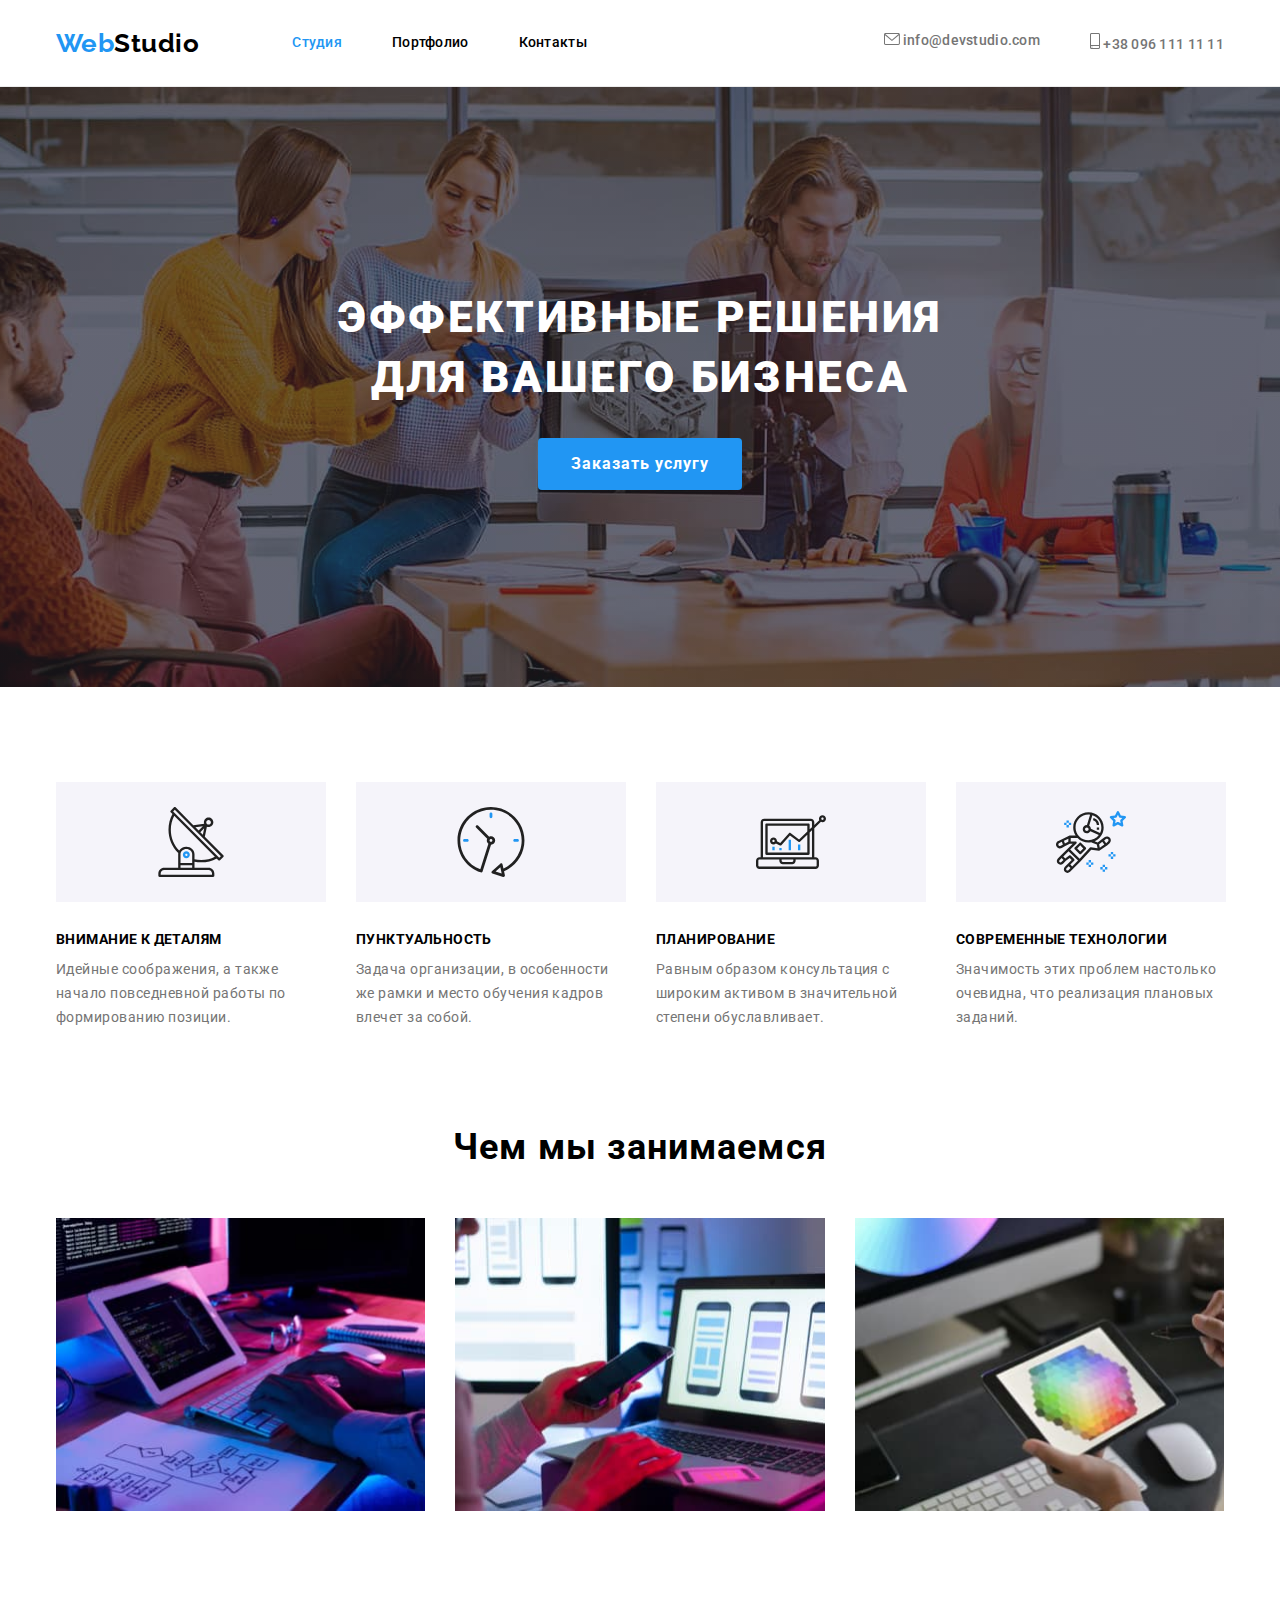
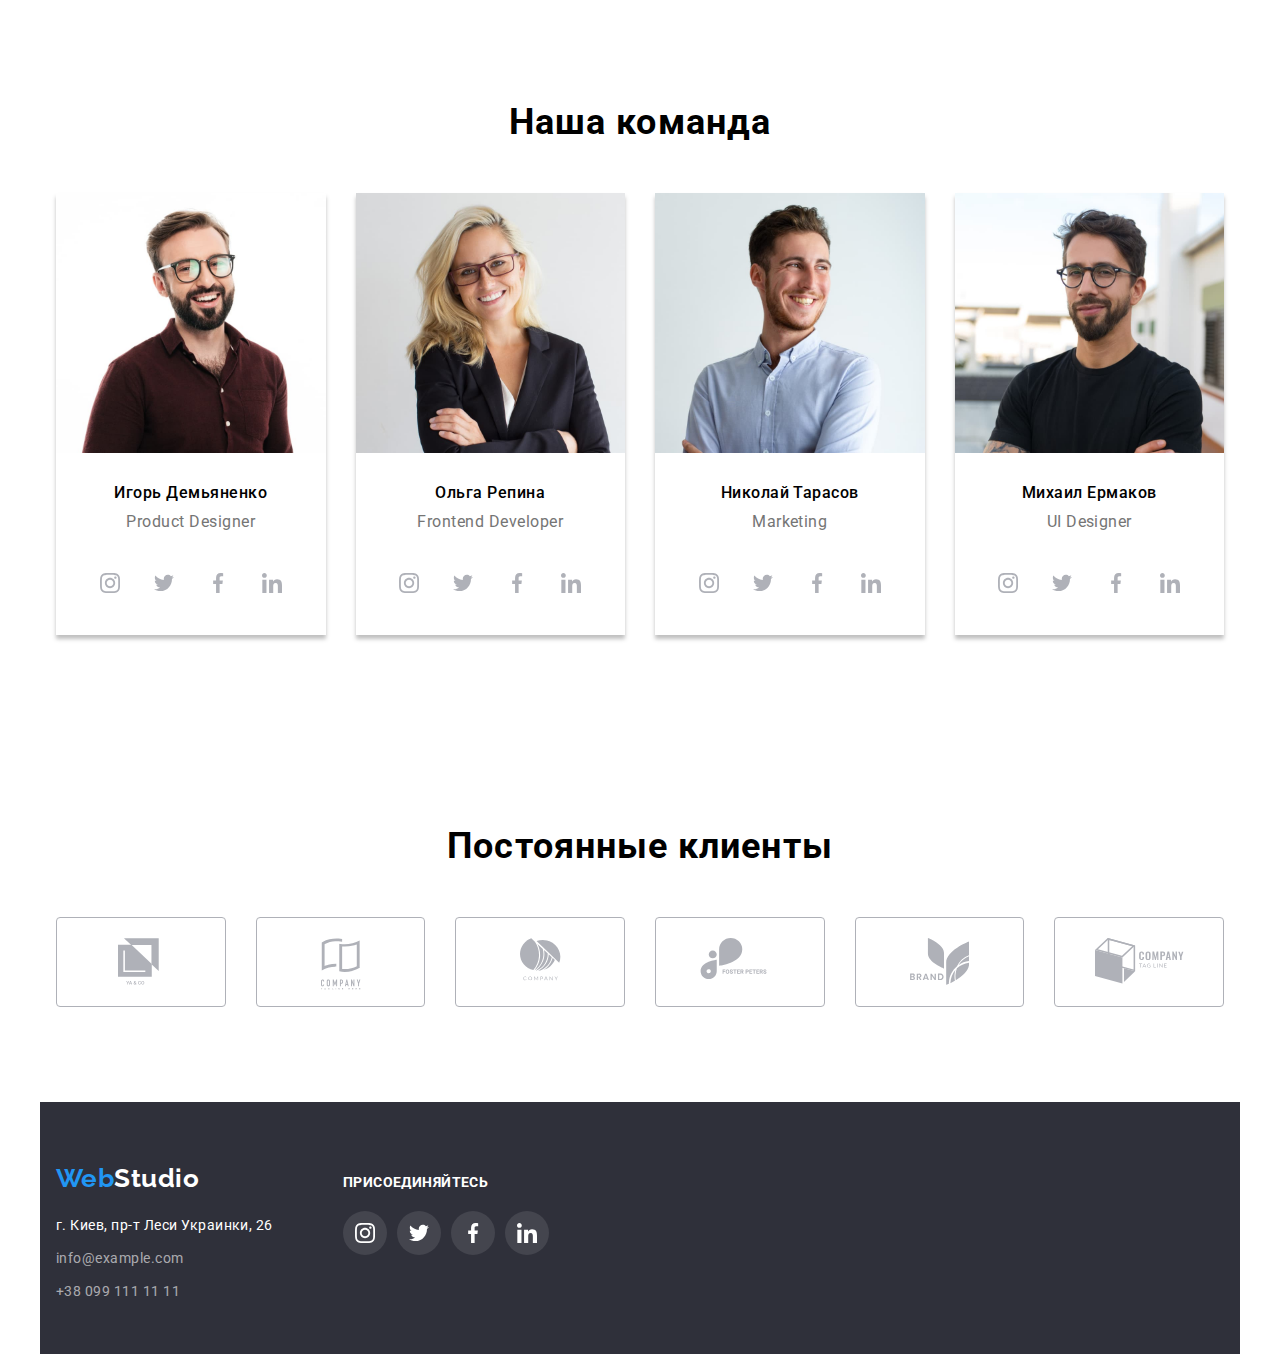
==== index.html @ a8fc3cc6 "commit-1" ====
<!DOCTYPE html>
<html lang="ru">
<head>
    <meta charset="UTF-8">
    <meta name="viewport" content="width=device-width, initial-scale=1.0">
    <title>goit-markup-hw-04</title>
    <link rel="stylesheet" href="./css/modern-normalize.css" />
    <link rel="preconnect" href="https://fonts.gstatic.com">
    <link
        href="https://fonts.googleapis.com/css2?family=Raleway:wght@400;700&family=Roboto:wght@400;500;700;900&display=swap"
        rel="stylesheet">
    <link rel="stylesheet" href="./css/common.css" />
    <link rel="stylesheet" href="./css/styles.css" />
</head>
<body>
    <header class="header">
        <div class="container">
            <nav class="main-nav">
                <a href="#" class="logo">Web<Span class="logo-header">Studio</span></a>
                <ul class="site-nav list">
                    <li class="item-nav">
                        <a href="#studio" class="link current">Студия</a>
                    </li>
                    <li class="item-nav">
                        <a href="./portfolio.html" class="link">Портфолио</a>
                    </li>
                    <li class="item-nav">
                        <a href="#kontakts" class="link">Контакты</a>
                    </li>
                </ul>
                <ul class="auth-nav list">
                    <li class="item-nav">
                        <a href="mailto:info@devstudio.com" class="link-nav">
                            <svg class="header-icon" width="16" height="12">
                                <use href="./images/icons.svg/symbol-defs.svg#icon-envelope"></use>
                            </svg>
                            info@devstudio.com</a>
                    </li>
                    <li class="item-nav">
                        <a href="tel:+380961111111" class="link-nav">
                            <svg class="header-icon" width="10" height="16">
                                <use href="./images/icons.svg/symbol-defs.svg#icon-smartphone"></use>
                            </svg>
                            +38 096 111 11 11</a>
                    </li>
                </ul>
            </nav>
        </div>
    </header>
    <main>
        <section class="hero">
            <div class="container">
                <h1 class="title">Эффективные решения <br /> для вашего бизнеса</h1>
                <button type="button" class="title-button">Заказать услугу</button>
            </div>
        </section>
        <section class="section-main">
            <div class="container">
                <ul class="list">
                    <li class="fora icon-radar">
                        <div class="icon">
                            <svg class="social-icon" width="70" height="70">
                            <use href="./images/icons.svg/symbol-defs.svg#icon-antenna-1"></use>
                            </svg>
                        </div>
                        <h3 class="small-title">Внимание к деталям</h3>
                        <p class="best">Идейные соображения, а также начало повседневной работы по формированию позиции.</p>
                    </li>
                    <li class="fora icon-clock">
                        <div class="icon">
                            <svg class="social-icon" width="70" height="70">
                                <use href="./images/icons.svg/symbol-defs.svg#icon-clock-1"></use>
                            </svg>
                        </div>
                        <h3 class="small-title">Пунктуальность</h3>
                        <p class="best">Задача организации, в особенности же рамки и место обучения кадров влечет за собой.</p>
                    </li>
                    <li class="fora icon-monitor">
                        <div class="icon">
                            <svg class="social-icon" width="70" height="70">
                                <use href="./images/icons.svg/symbol-defs.svg#icon-diagram-1"></use>
                            </svg>
                        </div>
                        <h3 class="small-title">Планирование</h3>
                        <p class="best">Равным образом консультация с широким активом в значительной степени обуславливает.</p>
                    </li>
                    <li class="fora icon-cosmic">
                        <div class="icon">
                            <svg class="social-icon" width="70" height="70">
                                <use href="./images/icons.svg/symbol-defs.svg#icon-astronaut-1"></use>
                            </svg>
                        </div>
                        <h3 class="small-title">Современные технологии</h3>
                        <p class="best">Значимость этих проблем настолько очевидна, что реализация плановых заданий.</p>
                    </li>
                </ul>
            </div>
        </section>
        <section class="center">
            <div class="container">
                <h2 id="studio" class="mide-title">Чем мы занимаемся</h2>
                <ul class="list studio">
                    <li class="picture">
                        <img src="images/1.jpg" alt="руки на клавиатуре" width="370">
                    </li>
                    <li class="picture">
                        <img src="images/2.jpg" alt="со смартфоном в руке" width="370">
                    </li>
                    <li class="picture">
                        <img src="images/3.jpg" alt="проект на планшете" width="370">
                    </li>
                </ul>
            </div>
        </section>
        <section class="team">
            <div class="container">
                <h2 class="mide-title">Наша команда</h2>
                <ul class="list our-team">
                    <li class="spets">
                        <img src="images/id.jpg" alt="Игорь Демьяненко" width="270">
                        <div class="vizitka">
                            <h3 class="name">Игорь Демьяненко</h3>
                            <p class="profil">Product Designer</p>
                        </div>
                        <ul class="list social-team">
                            <li class="social-item">
                                <a href="#" class="social-team">
                                    <svg class="social-icon" width="20" height="20">
                                        <use href="./images/icons.svg/symbol-defs.svg#icon-instagram-2"></use>
                                    </svg>
                                </a>
                            </li>
                            <li class="social-item">
                                <a href="#" class="social-team">
                                    <svg class="social-icon" width="20" height="20">
                                        <use href="./images/icons.svg/symbol-defs.svg#icon-twitter-1"></use>
                                    </svg>
                                </a>
                            </li>
                            <li class="social-item">
                                <a href="#" class="social-team">
                                    <svg class="social-icon" width="20" height="20">
                                        <use href="./images/icons.svg/symbol-defs.svg#icon-facebook-1"></use>
                                    </svg>
                                </a>
                            </li>
                            <li class="social-item">
                                <a href="#" class="social-team">
                                    <svg class="social-icon" width="20" height="20">
                                        <use href="./images/icons.svg/symbol-defs.svg#icon-linkedin-1"></use>
                                    </svg>
                                </a>
                            </li>
                        </ul>
                    </li>
                    <li class="spets">
                        <img src="images/or.jpg" alt="Ольга Репина" width="270">
                        <div class="vizitka">
                            <h3 class="name">Ольга Репина</h3>
                            <p class="profil">Frontend Developer</p>
                        </div>
                        <ul class="list social-team">
                            <li class="social-item">
                                <a href="#" class="social-team">
                                    <svg class="social-icon" width="20" height="20">
                                        <use href="./images/icons.svg/symbol-defs.svg#icon-instagram-2"></use>
                                    </svg>
                                </a>
                            </li>
                            <li class="social-item">
                                <a href="#" class="social-team">
                                    <svg class="social-icon" width="20" height="20">
                                        <use href="./images/icons.svg/symbol-defs.svg#icon-twitter-1"></use>
                                    </svg>
                                </a>
                            </li>
                            <li class="social-item">
                                <a href="#" class="social-team">
                                    <svg class="social-icon" width="20" height="20">
                                        <use href="./images/icons.svg/symbol-defs.svg#icon-facebook-1"></use>
                                    </svg>
                                </a>
                            </li>
                            <li class="social-item">
                                <a href="#" class="social-team">
                                    <svg class="social-icon" width="20" height="20">
                                        <use href="./images/icons.svg/symbol-defs.svg#icon-linkedin-1"></use>
                                    </svg>
                                </a>
                            </li>
                        </ul>
                    </li>
                    <li class="spets">
                        <img src="images/nt.jpg" alt="Николай Тарасов" width="270">
                        <div class="vizitka">
                            <h3 class="name">Николай Тарасов</h3>
                            <p class="profil">Marketing</p>
                        </div>
                        <ul class="list social-team">
                            <li class="social-item">
                                <a href="#" class="social-team">
                                    <svg class="social-icon" width="20" height="20">
                                        <use href="./images/icons.svg/symbol-defs.svg#icon-instagram-2"></use>
                                    </svg>
                                </a>
                            </li>
                            <li class="social-item">
                                <a href="#" class="social-team">
                                    <svg class="social-icon" width="20" height="20">
                                        <use href="./images/icons.svg/symbol-defs.svg#icon-twitter-1"></use>
                                    </svg>
                                </a>
                            </li>
                            <li class="social-item">
                                <a href="#" class="social-team">
                                    <svg class="social-icon" width="20" height="20">
                                        <use href="./images/icons.svg/symbol-defs.svg#icon-facebook-1"></use>
                                    </svg>
                                </a>
                            </li>
                            <li class="social-item">
                                <a href="#" class="social-team">
                                    <svg class="social-icon" width="20" height="20">
                                        <use href="./images/icons.svg/symbol-defs.svg#icon-linkedin-1"></use>
                                    </svg>
                                </a>
                            </li>
                        </ul>
                    </li>
                    <li class="spets">
                        <img src="images/me.jpg" alt="Михаил Ермаков" width="270">
                        <div class="vizitka">
                            <h3 class="name">Михаил Ермаков</h3>
                            <p class="profil">UI Designer</p>
                        </div>
                        <ul class="list social-team">
                            <li class="social-item">
                                <a href="#" class="social-team">
                                    <svg class="social-icon" width="20" height="20">
                                        <use href="./images/icons.svg/symbol-defs.svg#icon-instagram-2"></use>
                                    </svg>
                                </a>
                            </li>
                            <li class="social-item">
                                <a href="#" class="social-team">
                                    <svg class="social-icon" width="20" height="20">
                                        <use href="./images/icons.svg/symbol-defs.svg#icon-twitter-1"></use>
                                    </svg>
                                </a>
                            </li>
                            <li class="social-item">
                                <a href="#" class="social-team">
                                    <svg class="social-icon" width="20" height="20">
                                        <use href="./images/icons.svg/symbol-defs.svg#icon-facebook-1"></use>
                                    </svg>
                                </a>
                            </li>
                            <li class="social-item">
                                <a href="#" class="social-team">
                                    <svg class="social-icon" width="20" height="20">
                                        <use href="./images/icons.svg/symbol-defs.svg#icon-linkedin-1"></use>
                                    </svg>
                                </a>
                            </li>
                        </ul>
                    </li>
                </ul>
            </div>
        </section>
        <section class="constant-clients">
            <div class="container">
                <h2 class="title-clients">Постоянные клиенты</h2>
                <ul class="list clients">
                    <li class="company">
                        <a href="#" class="logocompany">
                            <svg class="logocompany-icon yaco" width="45" height="50">
                                <use href="./images/icons.svg/symbol-defs.svg#icon-logo-1"></use>
                            </svg>
                        </a>
                    </li>
                    <li class="company">
                        <a href="#" class="logocompany">
                            <svg class="logocompany-icon here" width="40" height="52">
                                <use href="./images/icons.svg/symbol-defs.svg#icon-logo-2"></use>
                            </svg>
                        </a>
                    </li>
                    <li class="company">
                        <a href="#" class="logocompany">
                            <svg class="logocompany-icon" width="41" height="43">
                                <use href="./images/icons.svg/symbol-defs.svg#icon-logo-3"></use>
                            </svg>
                        </a>
                    </li>
                    <li class="company">
                        <a href="#" class="logocompany foster">
                            <svg class="logocompany-icon" width="80" height="42">
                                <use href="./images/icons.svg/symbol-defs.svg#icon-logo-4"></use>
                            </svg>
                        </a>
                    </li>
                    <li class="company">
                        <a href="#" class="logocompany">
                            <svg class="logocompany-icon" width="59" height="47">
                                <use href="./images/icons.svg/symbol-defs.svg#icon-logo-5"></use>
                            </svg>
                        </a>
                    </li>
                    <li class="company">
                        <a href="#" class="logocompany">
                            <svg class="logocompany-icon" width="89" height="46">
                                <use href="./images/icons.svg/symbol-defs.svg#icon-logo-6"></use>
                            </svg>
                        </a>
                    </li>
                </ul>
            </div>
        </section>
    </main>
    <footer class="container down">
        <div class="atribut">
            <a href="#" class="logo">Web<Span class="logo-footer">Studio</span></a>
            <address class="contacts-links"> 
                <p id="kontakts"><a href="#" class="address">г. Киев, пр-т Леси Украинки, 26</a> </p>
                <ul class="list footer">
                    <li class="footer-mail">
                        <a href="mailto:info@example.com" class="kontakts-down">info@example.com</a>
                    </li>
                    <li class="footer-mail">
                        <a href="tel:+380991111111" class="kontakts-down">+38 099 111 11 11</a>
                    </li>
                </ul>
            </address>
        </div>
        <div class="social">
            <h3 class="provide">присоединяйтесь</h3>
            <ul class="list social-team">
                <li class="social-footer">
                    <a href="#" class="social-team">
                        <svg class="footer-icon" width="20" height="20">
                            <use href="./images/icons.svg/symbol-defs.svg#icon-instagram-2"></use>
                        </svg>
                    </a>
                </li>
                <li class="social-footer">
                    <a href="#" class="social-team">
                        <svg class="footer-icon" width="20" height="20">
                            <use href="./images/icons.svg/symbol-defs.svg#icon-twitter-1"></use>
                        </svg>
                    </a>
                </li>
                <li class="social-footer">
                    <a href="#" class="social-team">
                        <svg class="footer-icon" width="20" height="20">
                            <use href="./images/icons.svg/symbol-defs.svg#icon-facebook-1"></use>
                        </svg>
                    </a>
                </li>
                <li class="social-footer">
                    <a href="#" class="social-team">
                        <svg class="footer-icon" width="20" height="20">
                            <use href="./images/icons.svg/symbol-defs.svg#icon-linkedin-1"></use>
                        </svg>
                    </a>
                </li>
            </ul>
        </div>
    </footer>
</body>
</html>
---- css/common.css ----
html {
  box-sizing: border-box;
}

*,
*::before,
*::after {
  box-sizing: inherit;
}

* {
  margin: 0;
  padding: 0;
}

:root {
  --white-text: rgba(255, 255, 255, 1);
  --blue: rgba(33, 150, 243, 1);
  --grey-text: rgba(117, 117, 117, 1);
  --grey-light-background: rgba(245, 244, 250, 1);
  --grey-light-op60: rgba(255, 255, 255, 0.6);
  --black-background: rgba(47, 48, 58, 1);
  --grey-background: #f5f4fa;
  --blue-logo: #2196f3;
  --black-text: #000000;
  --border: rgba(236, 236, 236, 1);
  --border-portfolio: rgba(238, 238, 238, 1);
  --social-background: rgba(255, 255, 255, 0.1);
}

body {
  font-family: 'Roboto', sans-serif;
  letter-spacing: 0.03em;
}

.container {
  width: 1200px;
  margin: 0 auto;
  padding: 0 15px;
  border: 1px solid transparent;
}

.list {
  list-style: none;
  font-weight: 500;
  margin-top: 0;
  margin-bottom: 0;
  display: flex;
}

.header {
  background-color: #ffffff;
  border-bottom-width: 1px;
  border-bottom-style: solid;
  border-color: var(--border);
}

.main-nav {
  display: flex;
  align-items: center;
}

.logo {
  font-family: 'Raleway', sans-serif;
  font-weight: 700;
  font-size: 26px;
  line-height: 1.19;
  color: var(--blue-logo);
}

.logo-header,
.link {
  color: var(--black-text);
}

.site-nav {
  display: flex;
  margin-left: 93px;
  padding: 0;
}

.auth-nav {
  display: flex;
  margin-left: auto;
}

.site-nav .item-nav {
  margin-right: 50px;
}

.auth-nav .item-nav + .item-nav {
  margin-left: 50px;
}

.site-nav .link,
.auth-nav .link-nav {
  display: block;
  padding-top: 32px;
  padding-bottom: 32px;
}

.site-nav .link:hover,
.site-nav .link:focus,
.auth-nav .link-nav:hover,
.auth-nav .link-nav:focus,
.logo:hover {
  color: var(--blue);
}

.project:hover,
.project:focus {
  box-shadow: 0 4px 4px 0 rgba(0, 0, 0, 0.25);
  color: var(--white-text);
  background-color: var(--blue);
}

.link,
.link-nav {
  font-weight: 500;
  font-size: 14px;
  line-height: 1.14;
  letter-spacing: 0.02em;
}

.link-nav {
  color: var(--grey-text);
}

.header-icon {
  fill: var(--grey-text);
}

.header-icon:hover,
.header-icon:focus {
  fill: var(--blue);
}

.site-nav .link.current,
.auth-nav .link-nav.current {
  color: var(--blue);
}

button {
  font-family: inherit;
}

.logo-footer {
  color: #ffffff;
}

img {
  display: block;
  max-width: 100%;
  height: auto;
}

.address {
  display: block;
  color: var(--white-text);
  font-weight: 400;
  font-size: 14px;
  line-height: 1.71;
  margin-top: 20px;
}

.kontakts-down {
  color: var(--grey-light-op60);
  font-weight: 400;
  font-size: 14px;
  line-height: 1.71;
}

.footer-mail {
  margin-top: 9px;
}

.down {
  background-color: var(--black-background);
  max-width: 1600px;
  height: 252px;
  margin-left: auto;
  margin-right: auto;
  display: flex;
}

.atribut {
  padding: 60px 0;
}

.social {
  margin-left: 70px;
  padding-top: 72px;
  padding-bottom: 100px;
}

.footer {
  flex-direction: column;
}

.provide {
  color: var(--white-text);
  font-weight: 700;
  font-size: 14px;
  line-height: 1.14;
  letter-spacing: 0.03em;
  text-transform: uppercase;
  margin-bottom: 20px;
}

.social-team {
  display: flex;
  justify-content: center;
}

.social-footer {
  width: 44px;
  height: 44px;
  display: flex;
  justify-content: center;
  align-items: center;
  background-color: var(--social-background);
  border-radius: 50%;
  /* text-align: -webkit-match-parent; */
}

.social-footer:hover,
.social-footer:focus {
  fill: var(--white-text);
  background-color: var(--blue);
  border-radius: 50%;
}

.social-footer + .social-footer {
  margin-left: 10px;
}

.footer-icon {
  fill: var(--white-text);
  display: flex;
  justify-content: center;
  align-items: center;
}
---- css/styles.css ----
/* Секция Hero  */
.title {
  color: var(--white-text);
  font-weight: 900;
  font-size: 44px;
  line-height: 1.36;
  text-align: center;
  letter-spacing: 0.06em;
  text-transform: uppercase;
  margin-top: 0;
  margin-bottom: 30px;
}

.title-button {
  color: var(--white-text);
  font-weight: 700;
  background-color: var(--blue);
  font-size: 16px;
  line-height: 1.88;
  display: flex;
  align-items: center;
  text-align: center;
  letter-spacing: 0.06em;
  border-radius: 4px;
  padding: 10px 32px;
  margin: 0 auto;
  min-width: 200px;
  border: 1px solid transparent;
}

.hero {
  background-color: var(--black-background);
  max-width: 1600px;
  height: 600px;
  margin-left: auto;
  margin-right: auto;
  padding-top: 200px;
  padding-bottom: 200px;
  align-items: center;
  text-align: center;
  background-image: linear-gradient(
      to right,
      rgba(47, 48, 58, 0.4),
      rgba(47, 48, 58, 0.4)
    ),
    url('../images/fon.jpg');
  background-repeat: no-repeat;
  background-position: center;
  background-size: cover;
}

.section-main,
.team,
.constant-clients {
  padding-top: 94px;
  padding-bottom: 94px;
}

.section-main .fora + .fora {
  margin-left: 30px;
}

.icon {
  width: 270px;
  height: 120px;
  padding: 25px 100px;
  background-color: var(--grey-light-background);
}

.center {
  padding-bottom: 94px;
}

.studio {
  display: flex;
}

.studio .picture + .picture {
  margin-left: 30px;
}

.small-title {
  font-weight: 700;
  font-size: 14px;
  line-height: 1.14;
  letter-spacing: 0.03em;
  text-transform: uppercase;
  margin-top: 30px;
  margin-bottom: 10px;
}

.best {
  color: var(--grey-text);
  font-weight: 400;
  font-size: 14px;
  line-height: 1.71;
  margin-top: 0;
  margin-bottom: 0;
}

.mide-title,
.title-clients {
  font-size: 36px;
  line-height: 1.17;
  text-align: center;
  letter-spacing: 0.03em;
  margin-top: 0;
  margin-bottom: 50px;
}

.vizitka {
  padding-top: 30px;
  padding-bottom: 30px;
}

.our-team .spets + .spets {
  margin-left: 30px;
}

.spets {
  padding-bottom: 30px;
  box-shadow: 0 4px 4px 0 rgba(0, 0, 0, 0.25);
}

.name {
  font-weight: 500;
  font-size: 16px;
  line-height: 1.19;
  text-align: center;
  margin-bottom: 10px;
}

.profil {
  color: var(--grey-text);
  font-weight: 400;
  font-size: 16px;
  line-height: 1.19;
  text-align: center;
}

.social-item {
  width: 44px;
  height: 44px;
  display: flex;
  justify-content: center;
  align-items: center;
  border-radius: 50%;
}

.social-item:hover,
.social-item:focus {
  fill: var(--white-text);
  background-color: var(--blue);
  border-radius: 50%;
}

.social-icon {
  fill: rgba(175, 177, 184, 1);
  display: flex;
  justify-content: center;
  align-items: center;
}

.social-icon:hover {
  fill: var(--white-text);
  background-color: var(--blue);
}

.social-item + .social-item {
  margin-left: 10px;
}

.clients {
  display: flex;
  padding: 0;
  margin: 0;
  list-style: none;
}

.company {
  display: block;
  width: 170px;
  height: 90px;
  padding-top: 20px;
  border: 1px solid rgba(175, 177, 184, 1);
  border-radius: 4px;
  align-items: center;
  justify-content: center;
}

.clients .company + .company {
  margin-left: 30px;
}

.logocompany {
  display: flex;
  justify-content: center;
  align-items: center;
}

.logocompany-icon {
  fill: rgba(175, 177, 184, 1);
  display: flex;
  justify-content: center;
  align-items: center;
  background-size: contain;
}

.logocompany-icon:hover {
  fill: var(--blue);
}
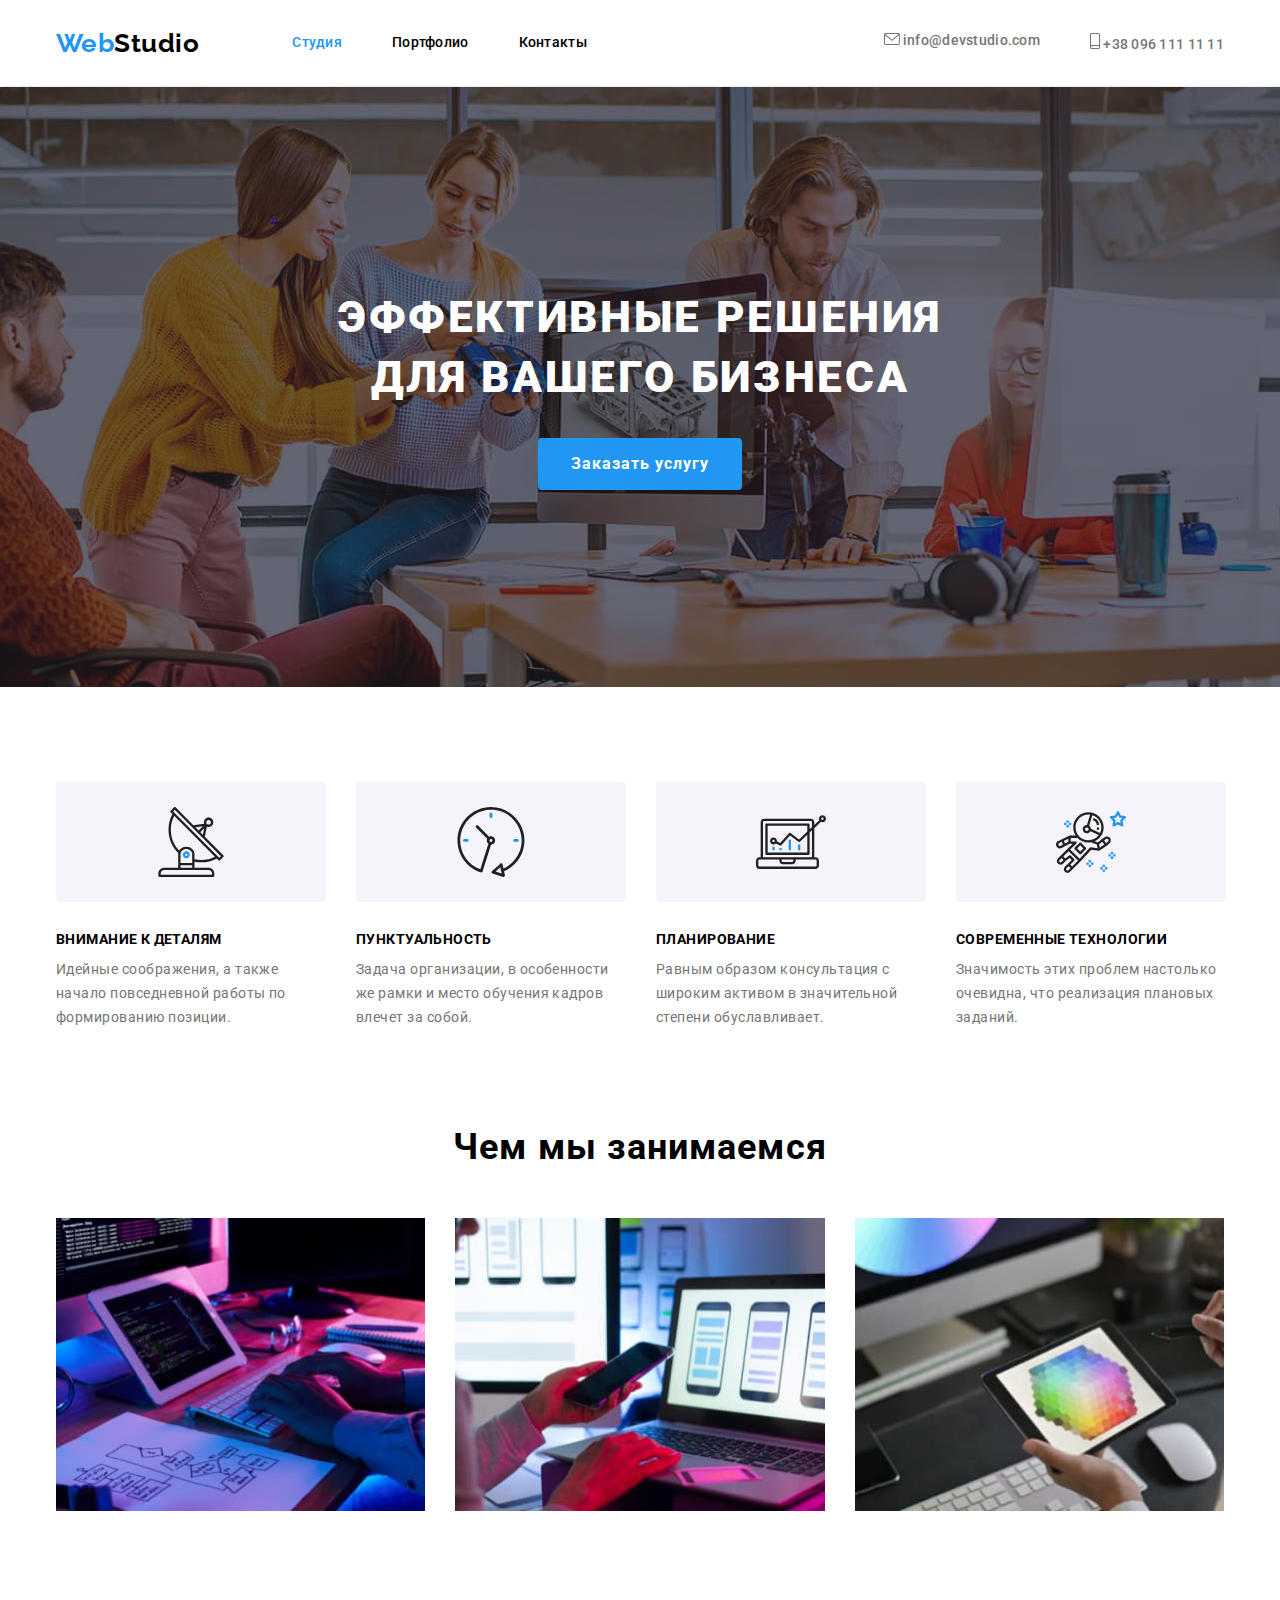
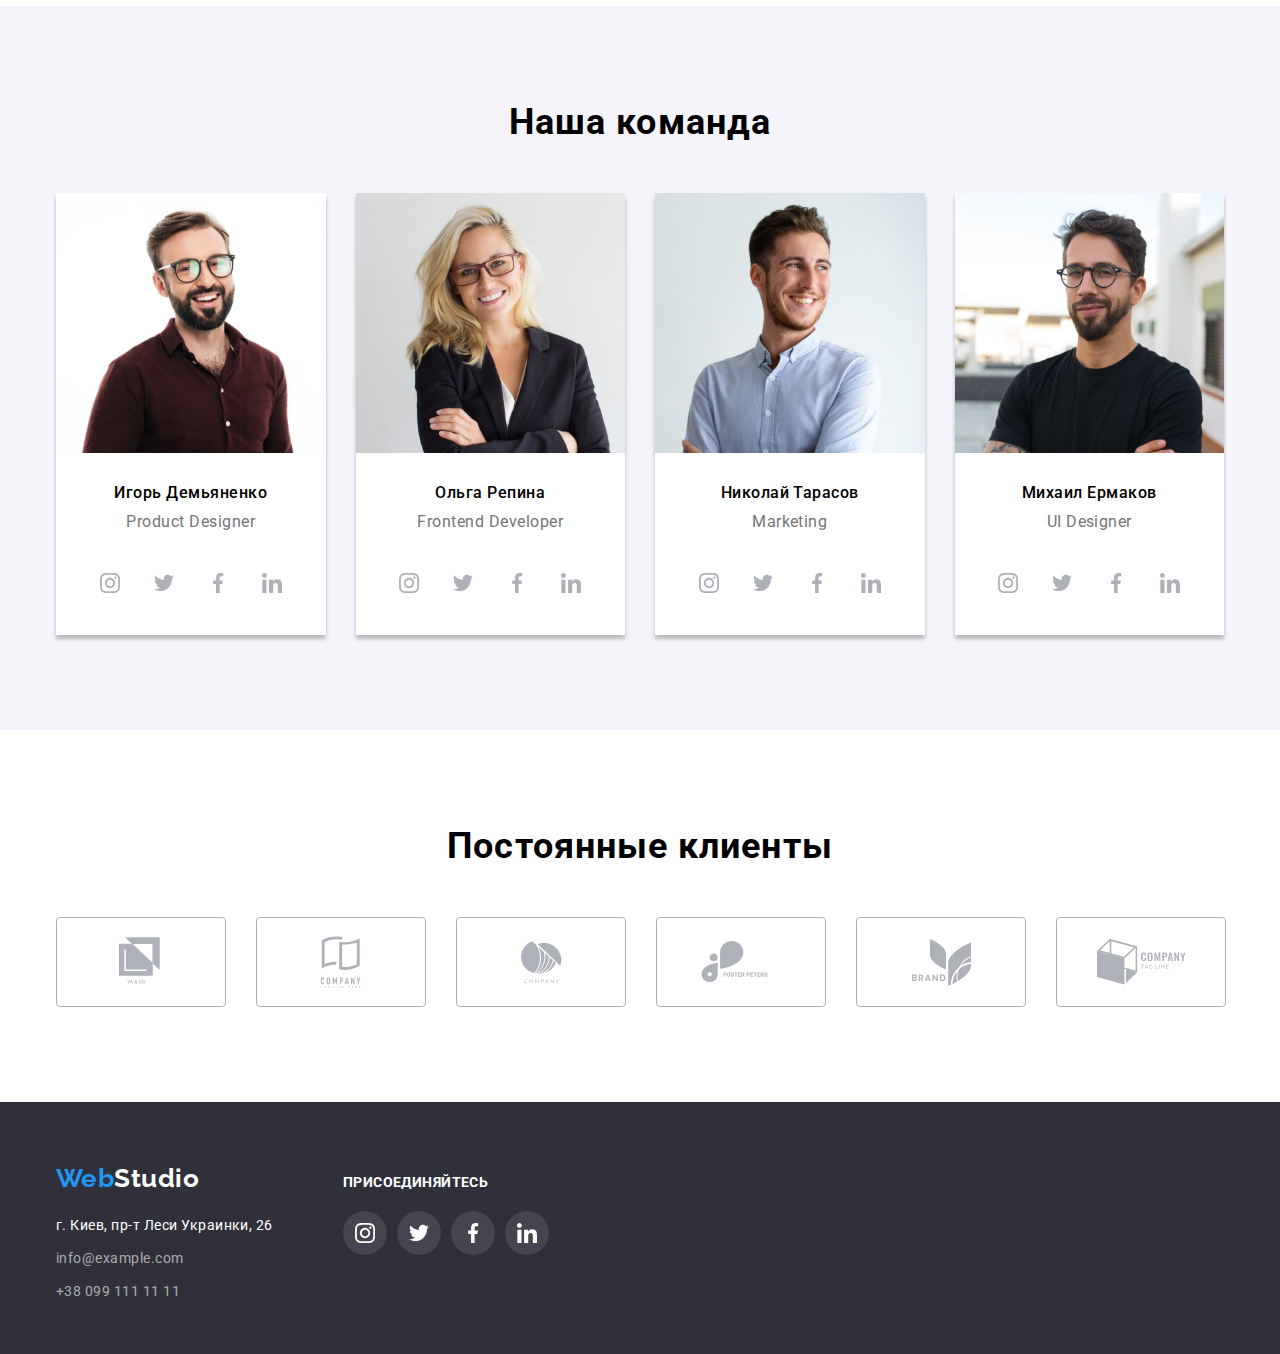
==== commit df58d90c: "commit-2" ====
--- a/index.html
+++ b/index.html
@@ -57,36 +57,36 @@
         <section class="section-main">
             <div class="container">
                 <ul class="list">
-                    <li class="fora icon-radar">
+                    <li class="fora">
                         <div class="icon">
-                            <svg class="social-icon" width="70" height="70">
+                            <svg class="fora-icon" width="70" height="70">
                             <use href="./images/icons.svg/symbol-defs.svg#icon-antenna-1"></use>
                             </svg>
                         </div>
                         <h3 class="small-title">Внимание к деталям</h3>
                         <p class="best">Идейные соображения, а также начало повседневной работы по формированию позиции.</p>
                     </li>
-                    <li class="fora icon-clock">
+                    <li class="fora">
                         <div class="icon">
-                            <svg class="social-icon" width="70" height="70">
+                            <svg class="fora-icon" width="70" height="70">
                                 <use href="./images/icons.svg/symbol-defs.svg#icon-clock-1"></use>
                             </svg>
                         </div>
                         <h3 class="small-title">Пунктуальность</h3>
                         <p class="best">Задача организации, в особенности же рамки и место обучения кадров влечет за собой.</p>
                     </li>
-                    <li class="fora icon-monitor">
+                    <li class="fora">
                         <div class="icon">
-                            <svg class="social-icon" width="70" height="70">
+                            <svg class="fora-icon" width="70" height="70">
                                 <use href="./images/icons.svg/symbol-defs.svg#icon-diagram-1"></use>
                             </svg>
                         </div>
                         <h3 class="small-title">Планирование</h3>
                         <p class="best">Равным образом консультация с широким активом в значительной степени обуславливает.</p>
                     </li>
-                    <li class="fora icon-cosmic">
+                    <li class="fora">
                         <div class="icon">
-                            <svg class="social-icon" width="70" height="70">
+                            <svg class="fora-icon" width="70" height="70">
                                 <use href="./images/icons.svg/symbol-defs.svg#icon-astronaut-1"></use>
                             </svg>
                         </div>
@@ -122,30 +122,30 @@
                             <h3 class="name">Игорь Демьяненко</h3>
                             <p class="profil">Product Designer</p>
                         </div>
-                        <ul class="list social-team">
-                            <li class="social-item">
-                                <a href="#" class="social-team">
+                        <ul class="list list-team">
+                            <li class="social-item">
+                                <a href="#" class="social-link">
                                     <svg class="social-icon" width="20" height="20">
                                         <use href="./images/icons.svg/symbol-defs.svg#icon-instagram-2"></use>
                                     </svg>
                                 </a>
                             </li>
                             <li class="social-item">
-                                <a href="#" class="social-team">
+                                <a href="#" class="social-link">
                                     <svg class="social-icon" width="20" height="20">
                                         <use href="./images/icons.svg/symbol-defs.svg#icon-twitter-1"></use>
                                     </svg>
                                 </a>
                             </li>
                             <li class="social-item">
-                                <a href="#" class="social-team">
+                                <a href="#" class="social-link">
                                     <svg class="social-icon" width="20" height="20">
                                         <use href="./images/icons.svg/symbol-defs.svg#icon-facebook-1"></use>
                                     </svg>
                                 </a>
                             </li>
                             <li class="social-item">
-                                <a href="#" class="social-team">
+                                <a href="#" class="social-link">
                                     <svg class="social-icon" width="20" height="20">
                                         <use href="./images/icons.svg/symbol-defs.svg#icon-linkedin-1"></use>
                                     </svg>
@@ -161,28 +161,28 @@
                         </div>
                         <ul class="list social-team">
                             <li class="social-item">
-                                <a href="#" class="social-team">
+                                <a href="#" class="social-link">
                                     <svg class="social-icon" width="20" height="20">
                                         <use href="./images/icons.svg/symbol-defs.svg#icon-instagram-2"></use>
                                     </svg>
                                 </a>
                             </li>
                             <li class="social-item">
-                                <a href="#" class="social-team">
+                                <a href="#" class="social-link">
                                     <svg class="social-icon" width="20" height="20">
                                         <use href="./images/icons.svg/symbol-defs.svg#icon-twitter-1"></use>
                                     </svg>
                                 </a>
                             </li>
                             <li class="social-item">
-                                <a href="#" class="social-team">
+                                <a href="#" class="social-link">
                                     <svg class="social-icon" width="20" height="20">
                                         <use href="./images/icons.svg/symbol-defs.svg#icon-facebook-1"></use>
                                     </svg>
                                 </a>
                             </li>
                             <li class="social-item">
-                                <a href="#" class="social-team">
+                                <a href="#" class="social-link">
                                     <svg class="social-icon" width="20" height="20">
                                         <use href="./images/icons.svg/symbol-defs.svg#icon-linkedin-1"></use>
                                     </svg>
@@ -198,28 +198,28 @@
                         </div>
                         <ul class="list social-team">
                             <li class="social-item">
-                                <a href="#" class="social-team">
+                                <a href="#" class="social-link">
                                     <svg class="social-icon" width="20" height="20">
                                         <use href="./images/icons.svg/symbol-defs.svg#icon-instagram-2"></use>
                                     </svg>
                                 </a>
                             </li>
                             <li class="social-item">
-                                <a href="#" class="social-team">
+                                <a href="#" class="social-link">
                                     <svg class="social-icon" width="20" height="20">
                                         <use href="./images/icons.svg/symbol-defs.svg#icon-twitter-1"></use>
                                     </svg>
                                 </a>
                             </li>
                             <li class="social-item">
-                                <a href="#" class="social-team">
+                                <a href="#" class="social-link">
                                     <svg class="social-icon" width="20" height="20">
                                         <use href="./images/icons.svg/symbol-defs.svg#icon-facebook-1"></use>
                                     </svg>
                                 </a>
                             </li>
                             <li class="social-item">
-                                <a href="#" class="social-team">
+                                <a href="#" class="social-link">
                                     <svg class="social-icon" width="20" height="20">
                                         <use href="./images/icons.svg/symbol-defs.svg#icon-linkedin-1"></use>
                                     </svg>
@@ -235,28 +235,28 @@
                         </div>
                         <ul class="list social-team">
                             <li class="social-item">
-                                <a href="#" class="social-team">
+                                <a href="#" class="social-link">
                                     <svg class="social-icon" width="20" height="20">
                                         <use href="./images/icons.svg/symbol-defs.svg#icon-instagram-2"></use>
                                     </svg>
                                 </a>
                             </li>
                             <li class="social-item">
-                                <a href="#" class="social-team">
+                                <a href="#" class="social-link">
                                     <svg class="social-icon" width="20" height="20">
                                         <use href="./images/icons.svg/symbol-defs.svg#icon-twitter-1"></use>
                                     </svg>
                                 </a>
                             </li>
                             <li class="social-item">
-                                <a href="#" class="social-team">
+                                <a href="#" class="social-link">
                                     <svg class="social-icon" width="20" height="20">
                                         <use href="./images/icons.svg/symbol-defs.svg#icon-facebook-1"></use>
                                     </svg>
                                 </a>
                             </li>
                             <li class="social-item">
-                                <a href="#" class="social-team">
+                                <a href="#" class="social-link">
                                     <svg class="social-icon" width="20" height="20">
                                         <use href="./images/icons.svg/symbol-defs.svg#icon-linkedin-1"></use>
                                     </svg>
@@ -273,14 +273,14 @@
                 <ul class="list clients">
                     <li class="company">
                         <a href="#" class="logocompany">
-                            <svg class="logocompany-icon yaco" width="45" height="50">
+                            <svg class="logocompany-icon" width="45" height="50">
                                 <use href="./images/icons.svg/symbol-defs.svg#icon-logo-1"></use>
                             </svg>
                         </a>
                     </li>
                     <li class="company">
                         <a href="#" class="logocompany">
-                            <svg class="logocompany-icon here" width="40" height="52">
+                            <svg class="logocompany-icon" width="40" height="52">
                                 <use href="./images/icons.svg/symbol-defs.svg#icon-logo-2"></use>
                             </svg>
                         </a>
@@ -293,7 +293,7 @@
                         </a>
                     </li>
                     <li class="company">
-                        <a href="#" class="logocompany foster">
+                        <a href="#" class="logocompany">
                             <svg class="logocompany-icon" width="80" height="42">
                                 <use href="./images/icons.svg/symbol-defs.svg#icon-logo-4"></use>
                             </svg>
@@ -317,53 +317,55 @@
             </div>
         </section>
     </main>
-    <footer class="container down">
-        <div class="atribut">
-            <a href="#" class="logo">Web<Span class="logo-footer">Studio</span></a>
-            <address class="contacts-links"> 
-                <p id="kontakts"><a href="#" class="address">г. Киев, пр-т Леси Украинки, 26</a> </p>
-                <ul class="list footer">
-                    <li class="footer-mail">
-                        <a href="mailto:info@example.com" class="kontakts-down">info@example.com</a>
-                    </li>
-                    <li class="footer-mail">
-                        <a href="tel:+380991111111" class="kontakts-down">+38 099 111 11 11</a>
-                    </li>
-                </ul>
-            </address>
-        </div>
-        <div class="social">
-            <h3 class="provide">присоединяйтесь</h3>
-            <ul class="list social-team">
-                <li class="social-footer">
-                    <a href="#" class="social-team">
-                        <svg class="footer-icon" width="20" height="20">
-                            <use href="./images/icons.svg/symbol-defs.svg#icon-instagram-2"></use>
-                        </svg>
-                    </a>
-                </li>
-                <li class="social-footer">
-                    <a href="#" class="social-team">
-                        <svg class="footer-icon" width="20" height="20">
-                            <use href="./images/icons.svg/symbol-defs.svg#icon-twitter-1"></use>
-                        </svg>
-                    </a>
-                </li>
-                <li class="social-footer">
-                    <a href="#" class="social-team">
-                        <svg class="footer-icon" width="20" height="20">
-                            <use href="./images/icons.svg/symbol-defs.svg#icon-facebook-1"></use>
-                        </svg>
-                    </a>
-                </li>
-                <li class="social-footer">
-                    <a href="#" class="social-team">
-                        <svg class="footer-icon" width="20" height="20">
-                            <use href="./images/icons.svg/symbol-defs.svg#icon-linkedin-1"></use>
-                        </svg>
-                    </a>
-                </li>
-            </ul>
+    <footer class="down">
+        <div class="container">    
+            <div class="atribut">
+                <a href="#" class="logo">Web<Span class="logo-footer">Studio</span></a>
+                <address class="contacts-links"> 
+                    <p id="kontakts"><a href="#" class="address">г. Киев, пр-т Леси Украинки, 26</a> </p>
+                    <ul class="list footer">
+                        <li class="footer-mail">
+                            <a href="mailto:info@example.com" class="kontakts-down">info@example.com</a>
+                        </li>
+                        <li class="footer-mail">
+                            <a href="tel:+380991111111" class="kontakts-down">+38 099 111 11 11</a>
+                        </li>
+                    </ul>
+                </address>
+            </div>
+            <div class="social">
+                <h3 class="provide">присоединяйтесь</h3>
+                <ul class="list list-team">
+                    <li class="social-footer">
+                        <a href="#" class="social-team">
+                            <svg class="footer-icon" width="20" height="20">
+                                <use href="./images/icons.svg/symbol-defs.svg#icon-instagram-2"></use>
+                            </svg>
+                        </a>
+                    </li>
+                    <li class="social-footer">
+                        <a href="#" class="social-team">
+                            <svg class="footer-icon" width="20" height="20">
+                                <use href="./images/icons.svg/symbol-defs.svg#icon-twitter-1"></use>
+                            </svg>
+                        </a>
+                    </li>
+                    <li class="social-footer">
+                        <a href="#" class="social-team">
+                            <svg class="footer-icon" width="20" height="20">
+                                <use href="./images/icons.svg/symbol-defs.svg#icon-facebook-1"></use>
+                            </svg>
+                        </a>
+                    </li>
+                    <li class="social-footer">
+                        <a href="#" class="social-team">
+                            <svg class="footer-icon" width="20" height="20">
+                                <use href="./images/icons.svg/symbol-defs.svg#icon-linkedin-1"></use>
+                            </svg>
+                        </a>
+                    </li>
+                </ul>
+            </div>
         </div>
     </footer>
 </body>
--- a/css/common.css
+++ b/css/common.css
@@ -127,12 +127,12 @@
 }
 
 .header-icon {
-  fill: var(--grey-text);
+  fill: currentColor;
 }
 
 .header-icon:hover,
 .header-icon:focus {
-  fill: var(--blue);
+  fill: currentColor;
 }
 
 .site-nav .link.current,
@@ -176,6 +176,9 @@
 
 .down {
   background-color: var(--black-background);
+}
+
+.down .container {
   max-width: 1600px;
   height: 252px;
   margin-left: auto;
@@ -205,6 +208,11 @@
   letter-spacing: 0.03em;
   text-transform: uppercase;
   margin-bottom: 20px;
+}
+
+.list-team {
+  display: flex;
+  justify-content: center;
 }
 
 .social-team {
--- a/css/styles.css
+++ b/css/styles.css
@@ -65,6 +65,13 @@
   height: 120px;
   padding: 25px 100px;
   background-color: var(--grey-light-background);
+  border-radius: 4px;
+}
+
+.fora-icon {
+  display: flex;
+  justify-content: center;
+  align-items: center;
 }
 
 .center {
@@ -98,6 +105,10 @@
   margin-bottom: 0;
 }
 
+.team {
+  background-color: var(--grey-light-background);
+}
+
 .mide-title,
 .title-clients {
   font-size: 36px;
@@ -119,6 +130,7 @@
 
 .spets {
   padding-bottom: 30px;
+  background-color: var(--white-text);
   box-shadow: 0 4px 4px 0 rgba(0, 0, 0, 0.25);
 }
 
@@ -138,32 +150,27 @@
   text-align: center;
 }
 
-.social-item {
+.social-link {
   width: 44px;
   height: 44px;
   display: flex;
   justify-content: center;
   align-items: center;
   border-radius: 50%;
-}
-
-.social-item:hover,
-.social-item:focus {
-  fill: var(--white-text);
+  color: rgba(175, 177, 184, 1);
+}
+
+.social-link:hover,
+.social-link:focus {
   background-color: var(--blue);
-  border-radius: 50%;
+  color: var(--white-text);
 }
 
 .social-icon {
-  fill: rgba(175, 177, 184, 1);
-  display: flex;
-  justify-content: center;
-  align-items: center;
-}
-
-.social-icon:hover {
-  fill: var(--white-text);
-  background-color: var(--blue);
+  fill: currentColor;
+  display: flex;
+  justify-content: center;
+  align-items: center;
 }
 
 .social-item + .social-item {
@@ -179,33 +186,33 @@
 
 .company {
   display: block;
+}
+
+.clients .company + .company {
+  margin-left: 30px;
+}
+
+.logocompany {
+  display: flex;
   width: 170px;
   height: 90px;
-  padding-top: 20px;
+  color: rgba(175, 177, 184, 1);
   border: 1px solid rgba(175, 177, 184, 1);
   border-radius: 4px;
   align-items: center;
   justify-content: center;
 }
 
-.clients .company + .company {
-  margin-left: 30px;
-}
-
-.logocompany {
-  display: flex;
-  justify-content: center;
-  align-items: center;
-}
-
 .logocompany-icon {
-  fill: rgba(175, 177, 184, 1);
+  fill: currentColor;
   display: flex;
   justify-content: center;
   align-items: center;
   background-size: contain;
 }
 
-.logocompany-icon:hover {
-  fill: var(--blue);
-}
+.logocompany:hover,
+.logocompany:focus {
+  color: var(--blue);
+  border: 1px solid var(--blue);
+}
